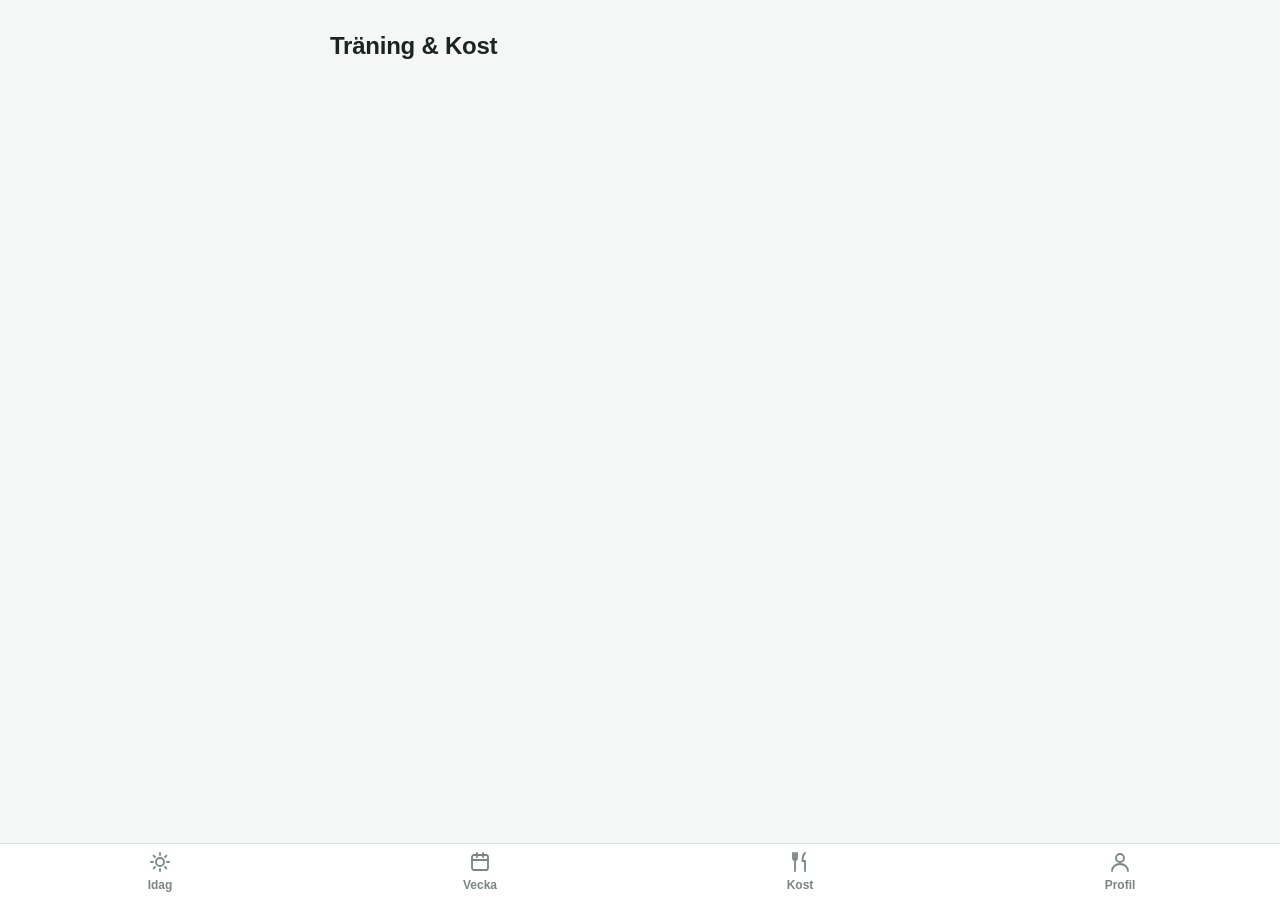
==== index.html @ 3dab1371 "Add app shell, design tokens, bottom nav, hash router and placeholder views" ====
<!doctype html>
<html lang="sv">
<head>
  <meta charset="utf-8">
  <meta name="viewport" content="width=device-width, initial-scale=1, viewport-fit=cover">
  <meta name="theme-color" content="#F4F7F6" media="(prefers-color-scheme: light)">
  <meta name="theme-color" content="#101917" media="(prefers-color-scheme: dark)">
  <title>Träning &amp; Kost</title>
  <link rel="manifest" href="manifest.webmanifest">
  <link rel="icon" href="icons/icon-192.png" type="image/png">
  <link rel="apple-touch-icon" href="icons/icon-192.png">
  <link rel="stylesheet" href="styles.css">
</head>
<body>
  <main id="app">
    <header class="app">
      <h1 id="title">Träning &amp; Kost</h1>
      <span class="week" id="week"></span>
    </header>
    <div id="view" class="view" tabindex="-1"></div>
  </main>

  <nav class="bottom-nav" aria-label="Huvudmeny">
    <a href="#/idag" data-route="idag"><svg viewBox="0 0 24 24" aria-hidden="true"><circle cx="12" cy="12" r="4"/><path d="M12 3v2M12 19v2M3 12h2M19 12h2M5.6 5.6 7 7M17 17l1.4 1.4M5.6 18.4 7 17M17 7l1.4-1.4"/></svg><span>Idag</span></a>
    <a href="#/vecka" data-route="vecka"><svg viewBox="0 0 24 24" aria-hidden="true"><rect x="4" y="5" width="16" height="15" rx="2"/><path d="M4 10h16M9 3v4M15 3v4"/></svg><span>Vecka</span></a>
    <a href="#/kost" data-route="kost"><svg viewBox="0 0 24 24" aria-hidden="true"><path d="M7 3v8M5 3v5a2 2 0 0 0 4 0V3M7 11v10M17 3c-2 2-2.5 5-2.5 8h2.5v10"/></svg><span>Kost</span></a>
    <a href="#/profil" data-route="profil"><svg viewBox="0 0 24 24" aria-hidden="true"><circle cx="12" cy="8" r="4"/><path d="M4 21c0-4 3.6-7 8-7s8 3 8 7"/></svg><span>Profil</span></a>
  </nav>

  <script type="module" src="app.js"></script>
</body>
</html>
---- styles.css ----
:root {
  color-scheme: light dark;
  --surface: #F4F7F6;
  --card: #FFFFFF;
  --ink: #1B2420;
  --ink-2: #4A5651;
  --ink-3: #7A8681;
  --line: #DCE3E0;
  --grid: #E7ECEA;
  --c-vikt: #2E6FD0;
  --c-vikt-soft: rgba(46, 111, 208, 0.10);
  --c-midja: #C05621;
  --c-midja-soft: rgba(192, 86, 33, 0.10);
  --success: #2F8A5B;
  --danger: #A33B2E;
  --focus: #2E6FD0;
  --shadow: 0 1px 2px rgba(27, 36, 32, 0.06), 0 4px 14px rgba(27, 36, 32, 0.05);
}
@media (prefers-color-scheme: dark) {
  :root {
    --surface: #101917;
    --card: #18231F;
    --ink: #E8EDEA;
    --ink-2: #A9B5B0;
    --ink-3: #75817C;
    --line: #2A3631;
    --grid: #222E29;
    --c-vikt: #5E93EA;
    --c-vikt-soft: rgba(94, 147, 234, 0.14);
    --c-midja: #D57A35;
    --c-midja-soft: rgba(213, 122, 53, 0.14);
    --success: #5BBE8A;
    --danger: #E07A6B;
    --focus: #5E93EA;
    --shadow: 0 1px 2px rgba(0, 0, 0, 0.3), 0 4px 14px rgba(0, 0, 0, 0.25);
  }
}
:root[data-theme="dark"] {
  color-scheme: dark;
  --surface: #101917;
  --card: #18231F;
  --ink: #E8EDEA;
  --ink-2: #A9B5B0;
  --ink-3: #75817C;
  --line: #2A3631;
  --grid: #222E29;
  --c-vikt: #5E93EA;
  --c-vikt-soft: rgba(94, 147, 234, 0.14);
  --c-midja: #D57A35;
  --c-midja-soft: rgba(213, 122, 53, 0.14);
  --success: #5BBE8A;
  --danger: #E07A6B;
  --focus: #5E93EA;
  --shadow: 0 1px 2px rgba(0, 0, 0, 0.3), 0 4px 14px rgba(0, 0, 0, 0.25);
}
:root[data-theme="light"] {
  color-scheme: light;
  --surface: #F4F7F6;
  --card: #FFFFFF;
  --ink: #1B2420;
  --ink-2: #4A5651;
  --ink-3: #7A8681;
  --line: #DCE3E0;
  --grid: #E7ECEA;
  --c-vikt: #2E6FD0;
  --c-vikt-soft: rgba(46, 111, 208, 0.10);
  --c-midja: #C05621;
  --c-midja-soft: rgba(192, 86, 33, 0.10);
  --success: #2F8A5B;
  --danger: #A33B2E;
  --focus: #2E6FD0;
  --shadow: 0 1px 2px rgba(27, 36, 32, 0.06), 0 4px 14px rgba(27, 36, 32, 0.05);
}

* { box-sizing: border-box; }
html, body { margin: 0; }
body {
  background: var(--surface);
  color: var(--ink);
  font-family: "Segoe UI", -apple-system, "Helvetica Neue", Roboto, sans-serif;
  font-size: 16px;
  line-height: 1.5;
  -webkit-font-smoothing: antialiased;
  overflow-x: hidden;
}

main {
  max-width: 660px;
  margin: 0 auto;
  padding: calc(24px + env(safe-area-inset-top)) 16px calc(64px + 56px + env(safe-area-inset-bottom));
  display: flex;
  flex-direction: column;
  gap: 16px;
}

:focus-visible { outline: 2px solid var(--focus); outline-offset: 2px; }
#view:focus { outline: none; }

header.app { display: flex; align-items: baseline; justify-content: space-between; gap: 12px; padding: 4px 4px 0; }
header.app h1 { font-size: 1.5rem; font-weight: 650; letter-spacing: -0.01em; margin: 0; }
header.app .week { color: var(--ink-3); font-size: 0.9rem; font-variant-numeric: tabular-nums; }

.view { display: flex; flex-direction: column; gap: 16px; }

.card {
  background: var(--card);
  border: 1px solid var(--line);
  border-radius: 10px;
  box-shadow: var(--shadow);
  padding: 16px;
}

h2 { font-size: 0.8rem; font-weight: 600; text-transform: uppercase; letter-spacing: 0.06em; color: var(--ink-3); margin: 0 0 12px; }
h2 .dot { display: inline-block; width: 9px; height: 9px; border-radius: 50%; margin-right: 6px; vertical-align: baseline; }

.empty { color: var(--ink-2); font-size: 0.95rem; margin: 0; }
.empty + .empty { margin-top: 8px; }
.note { font-size: 0.85rem; color: var(--ink-3); margin: 0; }

/* --- Buttons --- */
.btn-primary {
  min-height: 48px; padding: 12px; width: 100%;
  font: inherit; font-size: 1rem; font-weight: 600;
  color: #fff; background: var(--c-vikt);
  border: none; border-radius: 8px; cursor: pointer;
}
.btn-secondary {
  min-height: 48px; padding: 8px 14px;
  font: inherit; font-size: 0.9rem; font-weight: 600;
  color: var(--ink-2); background: var(--card);
  border: 1px solid var(--line); border-radius: 8px; cursor: pointer;
}

/* --- Inputs --- */
.field label { display: block; font-size: 0.8rem; font-weight: 600; color: var(--ink-2); margin-bottom: 4px; }
.field input {
  width: 100%; min-height: 48px; padding: 10px 12px;
  font-size: 1.05rem; font-family: inherit; font-variant-numeric: tabular-nums;
  color: var(--ink); background: var(--surface);
  border: 1px solid var(--line); border-radius: 8px;
}
.field input:focus-visible { outline: 2px solid var(--focus); outline-offset: 1px; }

/* --- Bottom nav --- */
.bottom-nav {
  position: fixed; left: 0; right: 0; bottom: 0; z-index: 10;
  display: grid; grid-template-columns: repeat(4, 1fr);
  background: var(--card); border-top: 1px solid var(--line);
  padding-bottom: env(safe-area-inset-bottom);
}
.bottom-nav a {
  min-height: 56px; min-width: 48px;
  display: flex; flex-direction: column; align-items: center; justify-content: center; gap: 2px;
  color: var(--ink-3); text-decoration: none;
  font-size: 0.75rem; font-weight: 600;
  -webkit-tap-highlight-color: transparent;
}
.bottom-nav a svg { width: 24px; height: 24px; fill: none; stroke: currentColor; stroke-width: 1.8; stroke-linecap: round; stroke-linejoin: round; }
.bottom-nav a[aria-current="page"] { color: var(--c-vikt); }
.bottom-nav a:focus-visible { outline-offset: -4px; }

@media (max-width: 420px) {
  .tile .value { font-size: 1.45rem; }
}

@media (prefers-reduced-motion: reduce) {
  *, *::before, *::after { animation: none !important; transition: none !important; scroll-behavior: auto !important; }
}
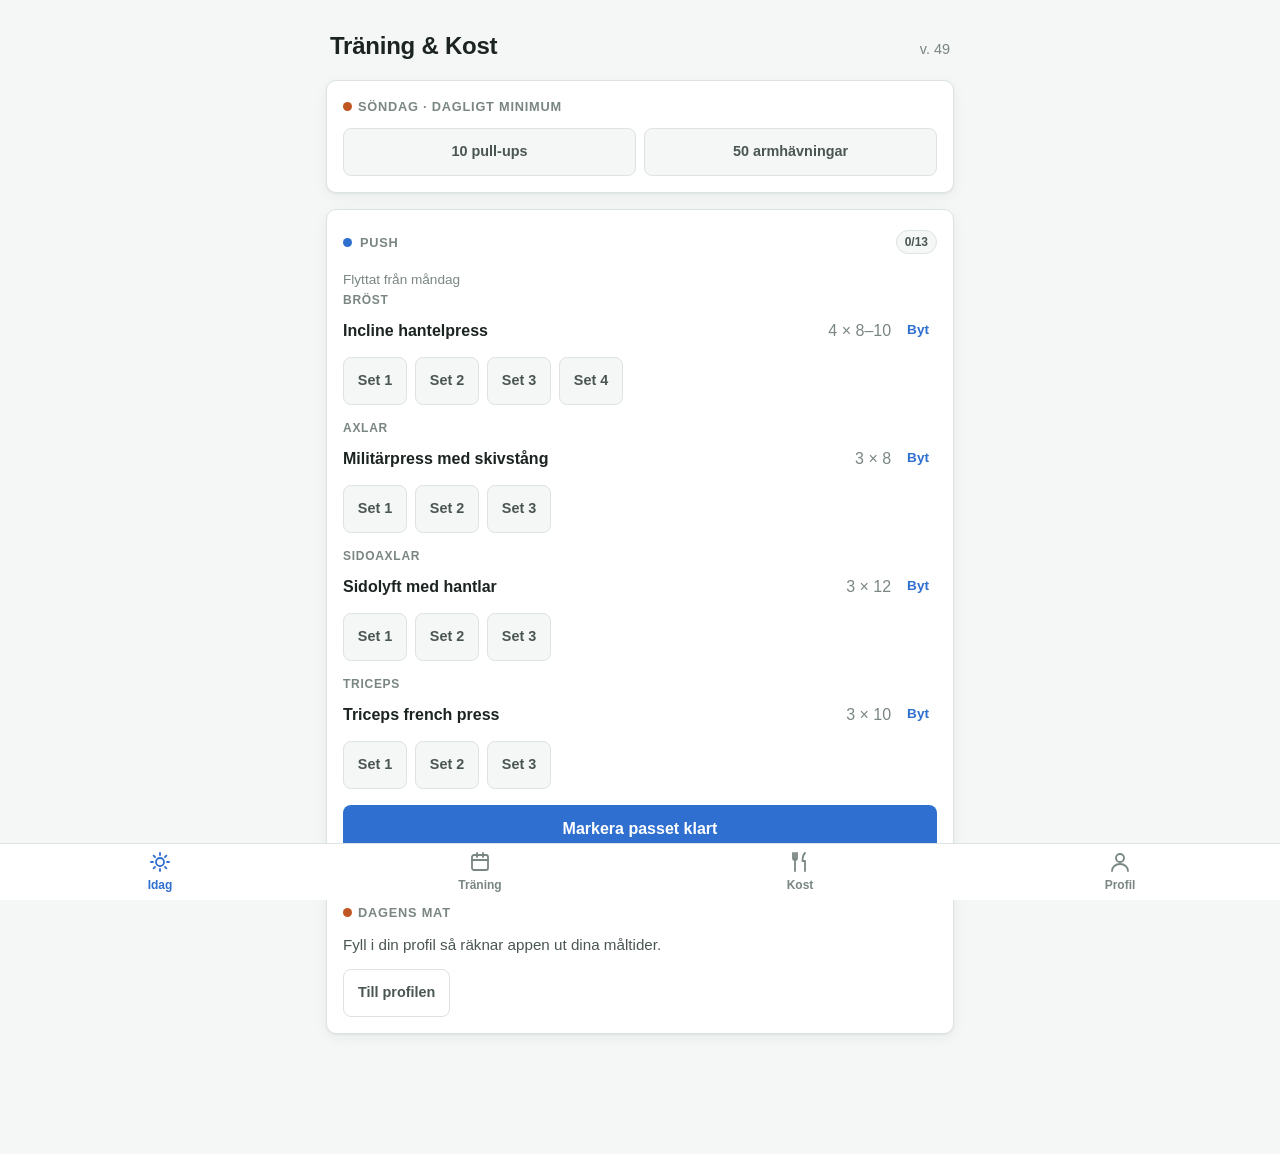
==== commit ba3b5a9a: "Rework training and diet: layout editor, manual rest timer, shared dishes, check-ins - Choose the pa" ====
--- a/index.html
+++ b/index.html
@@ -22,7 +22,7 @@
 
   <nav class="bottom-nav" aria-label="Huvudmeny">
     <a href="#/idag" data-route="idag"><svg viewBox="0 0 24 24" aria-hidden="true"><circle cx="12" cy="12" r="4"/><path d="M12 3v2M12 19v2M3 12h2M19 12h2M5.6 5.6 7 7M17 17l1.4 1.4M5.6 18.4 7 17M17 7l1.4-1.4"/></svg><span>Idag</span></a>
-    <a href="#/vecka" data-route="vecka"><svg viewBox="0 0 24 24" aria-hidden="true"><rect x="4" y="5" width="16" height="15" rx="2"/><path d="M4 10h16M9 3v4M15 3v4"/></svg><span>Vecka</span></a>
+    <a href="#/traning" data-route="traning"><svg viewBox="0 0 24 24" aria-hidden="true"><rect x="4" y="5" width="16" height="15" rx="2"/><path d="M4 10h16M9 3v4M15 3v4"/></svg><span>Träning</span></a>
     <a href="#/kost" data-route="kost"><svg viewBox="0 0 24 24" aria-hidden="true"><path d="M7 3v8M5 3v5a2 2 0 0 0 4 0V3M7 11v10M17 3c-2 2-2.5 5-2.5 8h2.5v10"/></svg><span>Kost</span></a>
     <a href="#/profil" data-route="profil"><svg viewBox="0 0 24 24" aria-hidden="true"><circle cx="12" cy="8" r="4"/><path d="M4 21c0-4 3.6-7 8-7s8 3 8 7"/></svg><span>Profil</span></a>
   </nav>
--- a/styles.css
+++ b/styles.css
@@ -133,13 +133,25 @@
 
 /* --- Inputs --- */
 .field label { display: block; font-size: 0.8rem; font-weight: 600; color: var(--ink-2); margin-bottom: 4px; }
-.field input {
+.field input, .field textarea {
   width: 100%; min-height: 48px; padding: 10px 12px;
   font-size: 1.05rem; font-family: inherit; font-variant-numeric: tabular-nums;
   color: var(--ink); background: var(--surface);
   border: 1px solid var(--line); border-radius: 8px;
 }
-.field input:focus-visible { outline: 2px solid var(--focus); outline-offset: 1px; }
+.field input:focus-visible, .field textarea:focus-visible { outline: 2px solid var(--focus); outline-offset: 1px; }
+
+.field textarea { resize: vertical; line-height: 1.4; }
+.form { display: flex; flex-direction: column; gap: 12px; }
+.field-error { color: var(--danger); font-size: 0.85rem; margin: 4px 0 0; }
+.field input[aria-invalid], .field textarea[aria-invalid] { border-color: var(--danger); }
+
+/* --- Stat tiles --- */
+.tiles { display: grid; grid-template-columns: 1fr 1fr; gap: 12px; margin-bottom: 12px; }
+.tile { background: var(--surface); border: 1px solid var(--line); border-radius: 8px; padding: 12px; min-width: 0; }
+.tile .label { font-size: 0.8rem; font-weight: 600; color: var(--ink-2); }
+.tile .value { font-size: 1.7rem; font-weight: 650; font-variant-numeric: tabular-nums; }
+.tile .unit { font-size: 0.95rem; font-weight: 400; color: var(--ink-3); }
 
 /* --- Bottom nav --- */
 .bottom-nav {
@@ -166,3 +178,174 @@
 @media (prefers-reduced-motion: reduce) {
   *, *::before, *::after { animation: none !important; transition: none !important; scroll-behavior: auto !important; }
 }
+
+/* --- Training --- */
+.minimum { font-size: 0.85rem; color: var(--ink-2); margin: 0 0 12px; }
+.card h3 { font-size: 1rem; margin: 12px 0 8px; }
+.badge { margin-left: 8px; padding: 2px 8px; border-radius: 999px; font-size: 0.75rem; font-weight: 600; letter-spacing: 0; text-transform: none; color: var(--ink-2); background: var(--surface); border: 1px solid var(--line); font-variant-numeric: tabular-nums; }
+.badge.ok { color: var(--success); border-color: var(--success); }
+details.day { padding: 0; }
+details.day > summary { display: flex; align-items: center; gap: 8px; min-height: 56px; padding: 8px 16px; cursor: pointer; list-style: none; }
+details.day > summary::-webkit-details-marker { display: none; }
+details.day > summary .day-name { font-weight: 650; }
+details.day > summary .day-pass { flex: 1; color: var(--ink-2); font-size: 0.9rem; }
+details.day > summary .badge { margin-left: 0; }
+details.day[open] > summary { border-bottom: 1px solid var(--line); margin-bottom: 12px; }
+details.day > :not(summary) { margin-left: 16px; margin-right: 16px; }
+details.day > :last-child { margin-bottom: 16px; }
+.today { font-size: 0.7rem; font-weight: 600; color: var(--c-vikt); text-transform: uppercase; letter-spacing: 0.06em; }
+.exercise + .exercise { margin-top: 14px; }
+.ex-head { display: flex; justify-content: space-between; gap: 8px; margin-bottom: 6px; }
+.ex-name { font-weight: 600; }
+.ex-reps { color: var(--ink-3); font-variant-numeric: tabular-nums; white-space: nowrap; }
+.sets { display: flex; flex-wrap: wrap; gap: 8px; }
+.set { position: relative; display: inline-flex; }
+.set input { position: absolute; opacity: 0; inset: 0; width: 100%; height: 100%; margin: 0; cursor: pointer; }
+.set span { min-width: 64px; min-height: 48px; padding: 8px 12px; display: inline-flex; align-items: center; justify-content: center; font-size: 0.9rem; font-weight: 600; color: var(--ink-2); background: var(--surface); border: 1px solid var(--line); border-radius: 8px; }
+.set input:checked + span { color: #fff; background: var(--success); border-color: var(--success); }
+.set input:focus-visible + span { outline: 2px solid var(--focus); outline-offset: 2px; }
+.ex-slot { font-size: 0.75rem; font-weight: 600; text-transform: uppercase; letter-spacing: 0.06em; color: var(--ink-3); margin-bottom: 2px; }
+.pick { flex: 1; min-width: 0; min-height: 48px; padding: 8px 10px; font: inherit; font-weight: 600; color: var(--ink); background: var(--surface); border: 1px solid var(--line); border-radius: 8px; }
+.ex-head { align-items: center; }
+
+/* --- Meals --- */
+.day-total { font-variant-numeric: tabular-nums; }
+.dish-row { display: flex; flex-wrap: wrap; align-items: center; justify-content: space-between; gap: 8px 12px; padding: 10px 0; border-top: 1px solid var(--line); }
+.dish-row:first-of-type { border-top: none; padding-top: 0; }
+.dish-row.is-off .ex-name { color: var(--ink-3); }
+.dish-main { flex: 1 1 200px; min-width: 0; }
+.menu-row { display: flex; align-items: center; gap: 12px; min-height: 52px; padding: 8px 0; border-top: 1px solid var(--line); cursor: pointer; }
+.menu-row:first-of-type { border-top: none; }
+.menu-row input { flex: none; width: 24px; height: 24px; accent-color: var(--c-vikt); }
+.menu-row .note { display: block; }
+h2 .count { margin-left: 6px; font-weight: 500; text-transform: none; letter-spacing: 0; color: var(--ink-3); }
+.btn-row { display: grid; grid-template-columns: 1fr 1fr; gap: 8px; margin-top: 12px; }
+.btn-row > *, .btn-row > a.btn-secondary { margin-top: 0; justify-content: center; text-align: center; }
+.subnav { display: flex; justify-content: space-between; gap: 16px; padding: 0 4px; font-size: 0.9rem; font-weight: 600; }
+.subnav a { color: var(--ink-2); text-decoration: none; padding: 8px 0; }
+.subnav a:hover { text-decoration: underline; }
+.add-dish { margin-top: 12px; width: 100%; }
+a.btn-secondary { display: inline-flex; align-items: center; margin-top: 12px; text-decoration: none; }
+
+/* --- Shared small controls --- */
+.wide { width: 100%; }
+.stack { display: flex; flex-direction: column; gap: 8px; margin-top: 12px; }
+.note.warn, .warn { color: var(--danger); }
+.badge.warn { color: var(--danger); border-color: var(--danger); }
+.link-btn { flex: none; min-height: 40px; padding: 4px 8px; font: inherit; font-size: 0.85rem; font-weight: 600; color: var(--c-vikt); background: none; border: none; border-radius: 6px; cursor: pointer; }
+.icon-btn { flex: none; min-width: 44px; min-height: 44px; font: inherit; color: var(--ink-3); background: none; border: 1px solid var(--line); border-radius: 8px; cursor: pointer; }
+.seg { display: flex; border: 1px solid var(--line); border-radius: 8px; overflow: hidden; margin-bottom: 8px; }
+.seg button { flex: 1; min-height: 44px; font: inherit; font-size: 0.9rem; font-weight: 600; color: var(--ink-2); background: var(--card); border: none; border-left: 1px solid var(--line); cursor: pointer; }
+.seg button:first-child { border-left: none; }
+.seg button[aria-pressed="true"] { color: #fff; background: var(--c-vikt); }
+.seg button:disabled { opacity: 0.45; cursor: default; }
+.field-pair { display: grid; grid-template-columns: 1fr 1fr; gap: 12px; }
+.notice { border-color: var(--c-vikt); }
+details.more > summary { cursor: pointer; font-size: 0.85rem; font-weight: 600; color: var(--ink-2); margin-top: 8px; min-height: 32px; }
+details.more-card > summary { cursor: pointer; list-style: none; }
+details.more-card > summary::-webkit-details-marker { display: none; }
+details.more-card > summary h2 { margin: 0; }
+details.more-card[open] > summary h2 { margin-bottom: 12px; }
+details.more-card > summary h2::after { content: " ▸"; }
+details.more-card[open] > summary h2::after { content: " ▾"; }
+
+/* --- Training: pass card, daily minimum, layout --- */
+.minimum-row { display: grid; grid-template-columns: 1fr 1fr; gap: 8px; }
+.min-btn { min-height: 48px; font: inherit; font-size: 0.9rem; font-weight: 600; color: var(--ink-2); background: var(--surface); border: 1px solid var(--line); border-radius: 8px; cursor: pointer; }
+.min-btn.on { color: #fff; background: var(--success); border-color: var(--success); }
+details.pass > summary { display: flex; align-items: center; gap: 8px; min-height: 32px; cursor: pointer; list-style: none; }
+details.pass > summary::-webkit-details-marker { display: none; }
+details.pass > summary .dot { display: inline-block; width: 9px; height: 9px; border-radius: 50%; }
+details.pass > summary .pass-title { font-size: 0.8rem; font-weight: 600; text-transform: uppercase; letter-spacing: 0.06em; color: var(--ink-3); }
+details.pass > summary .badge { margin-left: auto; }
+details.pass[open] > summary { margin-bottom: 12px; }
+details.pass.is-done { border-color: var(--success); }
+details.pass.is-done > summary .pass-title { color: var(--success); }
+details.day.is-done > summary .day-name { color: var(--success); }
+.pass-btn { margin-top: 16px; width: 100%; }
+.chips { display: grid; grid-template-columns: repeat(7, 1fr); gap: 3px; margin-bottom: 8px; }
+.chip { display: flex; flex-direction: column; align-items: center; padding: 6px 0; font-size: 0.68rem; font-weight: 600; color: var(--ink); background: var(--c-vikt-soft); border-radius: 6px; text-align: center; overflow-wrap: anywhere; }
+.chip.rest { color: var(--ink-3); background: var(--surface); }
+.chip-day { font-size: 0.68rem; text-transform: uppercase; letter-spacing: 0.04em; color: var(--ink-3); }
+.layout { display: flex; flex-direction: column; gap: 8px; margin-top: 12px; }
+.layout-row { display: grid; grid-template-columns: 90px 1fr; align-items: center; gap: 8px; }
+.layout-row label { font-weight: 600; font-size: 0.9rem; }
+
+/* --- Rest timer --- */
+/* While running it sticks to the top of the screen, so it stays in view as you scroll through the sets. */
+.rest-card.running, .rest-card.done { position: sticky; top: 8px; z-index: 5; }
+.rest-card.running { border-color: var(--c-vikt); }
+.rest-card.done { color: #fff; background: var(--success); border-color: var(--success); }
+.rest-row { display: flex; align-items: center; gap: 8px; }
+.rest-label { font-weight: 600; }
+.rest-time { flex: 1; font-size: 1.6rem; font-weight: 650; font-variant-numeric: tabular-nums; }
+.rest-actions { display: flex; gap: 6px; }
+.rest-actions button { min-height: 44px; min-width: 52px; padding: 4px 12px; }
+.rest-card .seg { margin: 12px 0 0; }
+.sr-only { position: absolute; width: 1px; height: 1px; padding: 0; margin: -1px; overflow: hidden; clip: rect(0 0 0 0); white-space: nowrap; border: 0; }
+
+/* --- Meals --- */
+.meals { display: flex; flex-direction: column; }
+details.meal { border-top: 1px solid var(--line); }
+details.meal:first-child { border-top: none; }
+details.meal > summary { display: grid; grid-template-columns: 1fr auto; gap: 0 8px; padding: 10px 0; cursor: pointer; list-style: none; }
+details.meal > summary::-webkit-details-marker { display: none; }
+.meal-slot { grid-column: 1 / -1; font-size: 0.72rem; font-weight: 600; text-transform: uppercase; letter-spacing: 0.06em; color: var(--ink-3); }
+.meal-name { font-weight: 600; min-width: 0; }
+.meal-kcal { color: var(--ink-3); font-size: 0.85rem; white-space: nowrap; font-variant-numeric: tabular-nums; align-self: center; }
+.meal-body { display: flex; flex-direction: column; gap: 8px; padding: 0 0 12px; }
+.meal-body .pick { flex: none; width: 100%; }
+.pick-label { font-size: 0.8rem; font-weight: 600; color: var(--ink-2); }
+.custom-form { padding: 12px; background: var(--surface); border: 1px solid var(--line); border-radius: 8px; }
+.custom-form .field input { background: var(--card); }
+.custom-form .btn-row { margin-top: 0; }
+.day-total { margin-top: 8px; padding-top: 8px; border-top: 1px solid var(--line); }
+.regen { margin-top: 8px; }
+
+/* --- Dishes --- */
+.dish-row { flex-wrap: nowrap; }
+.switch { flex: none; position: relative; width: 48px; height: 28px; padding: 0; background: var(--line); border: none; border-radius: 999px; cursor: pointer; }
+.switch::after { content: ""; position: absolute; top: 3px; left: 3px; width: 22px; height: 22px; border-radius: 50%; background: var(--card); box-shadow: 0 1px 2px rgba(0, 0, 0, 0.25); transition: left 0.15s; }
+.switch[aria-checked="true"] { background: var(--success); }
+.switch[aria-checked="true"]::after { left: 23px; }
+.switch:disabled { opacity: 0.5; cursor: default; }
+.radios { border: none; padding: 0; margin: 0; display: flex; flex-wrap: wrap; gap: 4px 16px; }
+.radios legend { font-size: 0.8rem; font-weight: 600; color: var(--ink-2); margin-bottom: 4px; padding: 0; }
+.radios label { display: inline-flex; align-items: center; gap: 6px; min-height: 40px; font-size: 0.95rem; font-weight: 400; color: var(--ink); margin: 0; }
+.radios input { width: 20px; height: 20px; min-height: 0; accent-color: var(--c-vikt); }
+.ing-list { display: flex; flex-direction: column; }
+.ing-row { display: flex; flex-wrap: wrap; align-items: center; justify-content: space-between; gap: 6px 8px; padding: 8px 0; border-top: 1px solid var(--line); }
+.ing-row:first-child { border-top: none; }
+.ing-name { flex: 1 1 160px; min-width: 0; display: flex; flex-direction: column; }
+.ing-name .note { font-size: 0.78rem; }
+.ing-amount { display: flex; gap: 6px; align-items: center; }
+.ing-amount input { width: 72px; min-height: 44px; padding: 8px; font: inherit; text-align: right; font-variant-numeric: tabular-nums; color: var(--ink); background: var(--surface); border: 1px solid var(--line); border-radius: 8px; }
+.ing-amount select { min-height: 44px; padding: 8px; font: inherit; color: var(--ink); background: var(--surface); border: 1px solid var(--line); border-radius: 8px; }
+.results { display: flex; flex-direction: column; gap: 4px; margin-top: 6px; }
+.results:empty { display: none; }
+.result { display: flex; flex-direction: column; align-items: flex-start; min-height: 48px; padding: 8px 10px; font: inherit; text-align: left; color: var(--ink); background: var(--surface); border: 1px solid var(--line); border-radius: 8px; cursor: pointer; }
+.result .note { font-size: 0.78rem; }
+.calc-total { margin: 0; padding: 10px 12px; font-size: 0.9rem; font-weight: 600; font-variant-numeric: tabular-nums; background: var(--c-midja-soft); border-radius: 8px; }
+
+/* --- Shopping list --- */
+.shop-name { flex: 1; }
+.shop-amount { color: var(--ink-2); font-variant-numeric: tabular-nums; white-space: nowrap; }
+.menu-row.is-checked .shop-name, .menu-row.is-checked .shop-amount { color: var(--ink-3); text-decoration: line-through; }
+
+/* --- Weight chart and log --- */
+.chart { position: relative; margin-top: 16px; }
+.chart svg { display: block; width: 100%; height: auto; touch-action: pan-y; }
+.chart .grid { stroke: var(--grid); stroke-width: 1; }
+.chart .axis { font-size: 11px; fill: var(--ink-3); }
+.chart .goal { stroke: var(--success); stroke-width: 1.5; stroke-dasharray: 4 4; }
+.chart .area { fill: var(--c-vikt-soft); }
+.chart .line { fill: none; stroke: var(--c-vikt); stroke-width: 2; stroke-linejoin: round; stroke-linecap: round; }
+.chart .pt { fill: var(--card); stroke: var(--c-vikt); stroke-width: 2; }
+.chart .pt-last { fill: var(--c-vikt); stroke: var(--card); stroke-width: 2; }
+.chart .label { font-size: 12px; font-weight: 700; fill: var(--ink); }
+.chart .cross { stroke: var(--ink-3); stroke-width: 1; stroke-dasharray: 3 3; }
+.chart .tip { position: absolute; top: -6px; transform: translate(-50%, -100%); padding: 6px 10px; font-size: 0.8rem; white-space: nowrap; color: #fff; background: #1B2420; border-radius: 6px; pointer-events: none; }
+.log { margin-top: 12px; }
+.log-row { display: grid; grid-template-columns: 64px 1fr auto auto; align-items: center; gap: 8px; min-height: 44px; border-top: 1px solid var(--grid); font-size: 0.9rem; font-variant-numeric: tabular-nums; }
+details.day > .pass-btn { width: calc(100% - 32px); }
+.ex-head > .ex-name, .ex-head > .pick { flex: 1; min-width: 0; }
